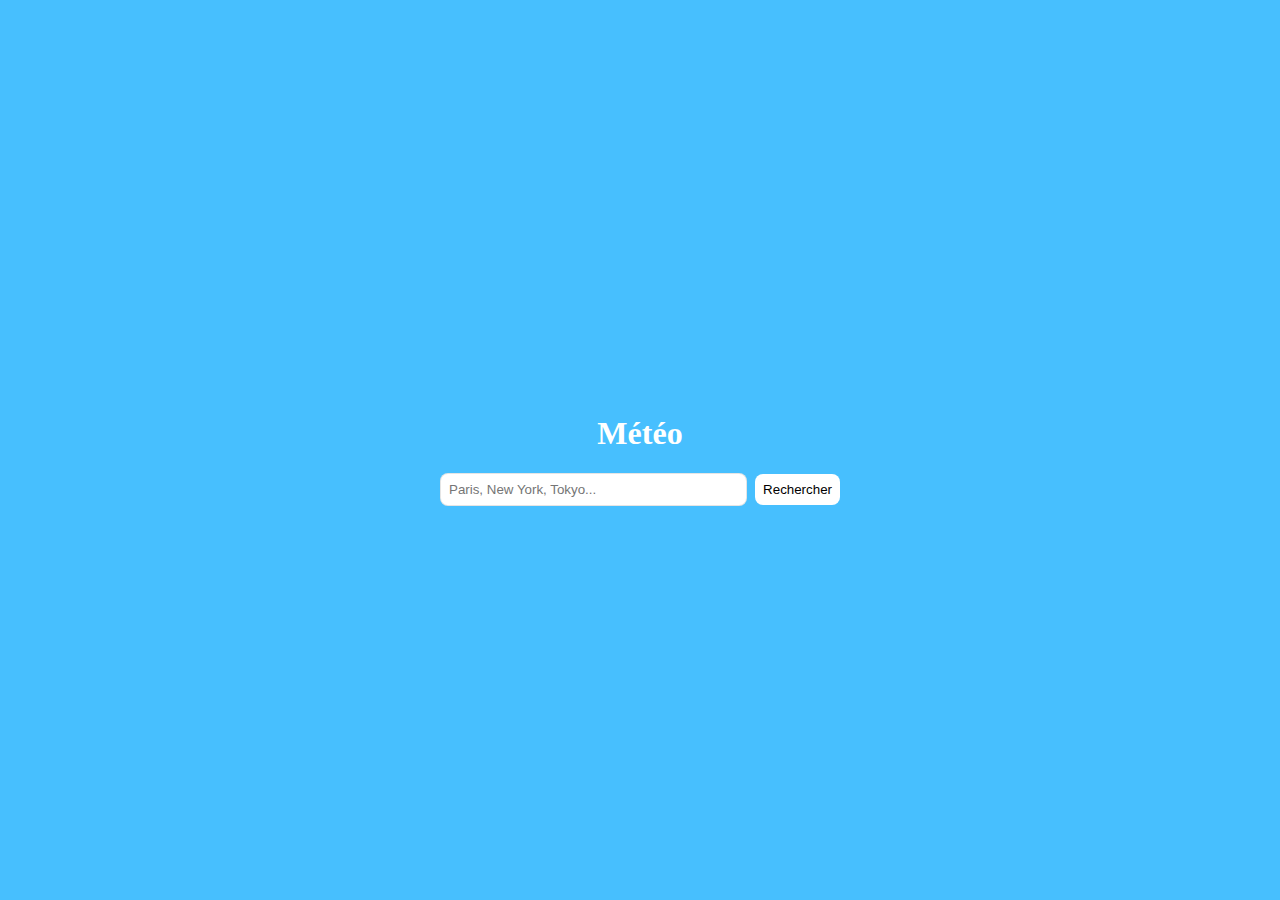
==== index.html @ 387fe855 "add weather" ====
<!DOCTYPE html>
<html lang="en">
<head>
  <meta charset="UTF-8">
  <meta name="viewport" content="width=device-width, initial-scale=1.0">
  <title>Weather App</title>
  <link rel="stylesheet" href="styles.css">
</head>
<body> 
  <main>

    <div class="container">
      <h1>Météo</h1>
      <div class="search">
        <input id="searchInput" type="text" placeholder="Paris, New York, Tokyo...">
        <button id="searchButton">Rechercher</button>
      </div>

      <div class="weather-card hidden">
        <h2 id="city"></h2>
        <div class="weather">
          <img id="icon" src="" width="60">
          <span id="temp"></span>
        </div>
      </div>

    </div>

  </main>

  <script src="main.js"></script>
</body>
</html>
---- styles.css ----
html {
  height: 100%;
  margin: 0;
  padding: 0;
  box-sizing: border-box;
}

body {
  margin: 0;
  height: 100%;
  background-color: #47BFFE;
  color: white;
}

main {
  height: 100%;
  display: flex;
  flex-direction: column;
  justify-content: center;
  align-items: center;
}

.container {
  display: flex;
  flex-direction: column;
  align-items: center;
  width: 100%;
  max-width: 400px;
}

.search {
  width: 100%;
  display: flex;
}

.search input {
  width: 100%;
  margin-right: 0.5rem;
  border-radius: 0.5rem;
  outline: none;
  border: none;
  padding: 0.5rem;
  border: 1px solid rgba(0, 0, 0, 0.1);
}

.hidden {
  display: none !important;
}

.weather-card {
  width: 100%;
  max-width: 200px;
  display: flex;
  flex-direction: column;
  align-items: center;
  margin-top: 4rem;
  padding: 1rem;

  background: rgba(255, 255, 255, 0.3);
  border-radius: 1rem;
  box-shadow: 0 2px 10px rgba(0, 0, 0, 0.1);
}

.weather {
  display: flex;
  align-items: center;
  margin-top: 1rem;
}

.weather > span {
  margin-left: 1rem;
  font-size: 40px;
  font-weight: bold;
}

h2  {
  font-size: 38px;
  margin: 0;
}

button {
  align-self: center;
  cursor: pointer;
  border-radius: 0.5rem;
  border: none;
  outline: none;
  background-color: white;
  padding: 0.5rem;
}
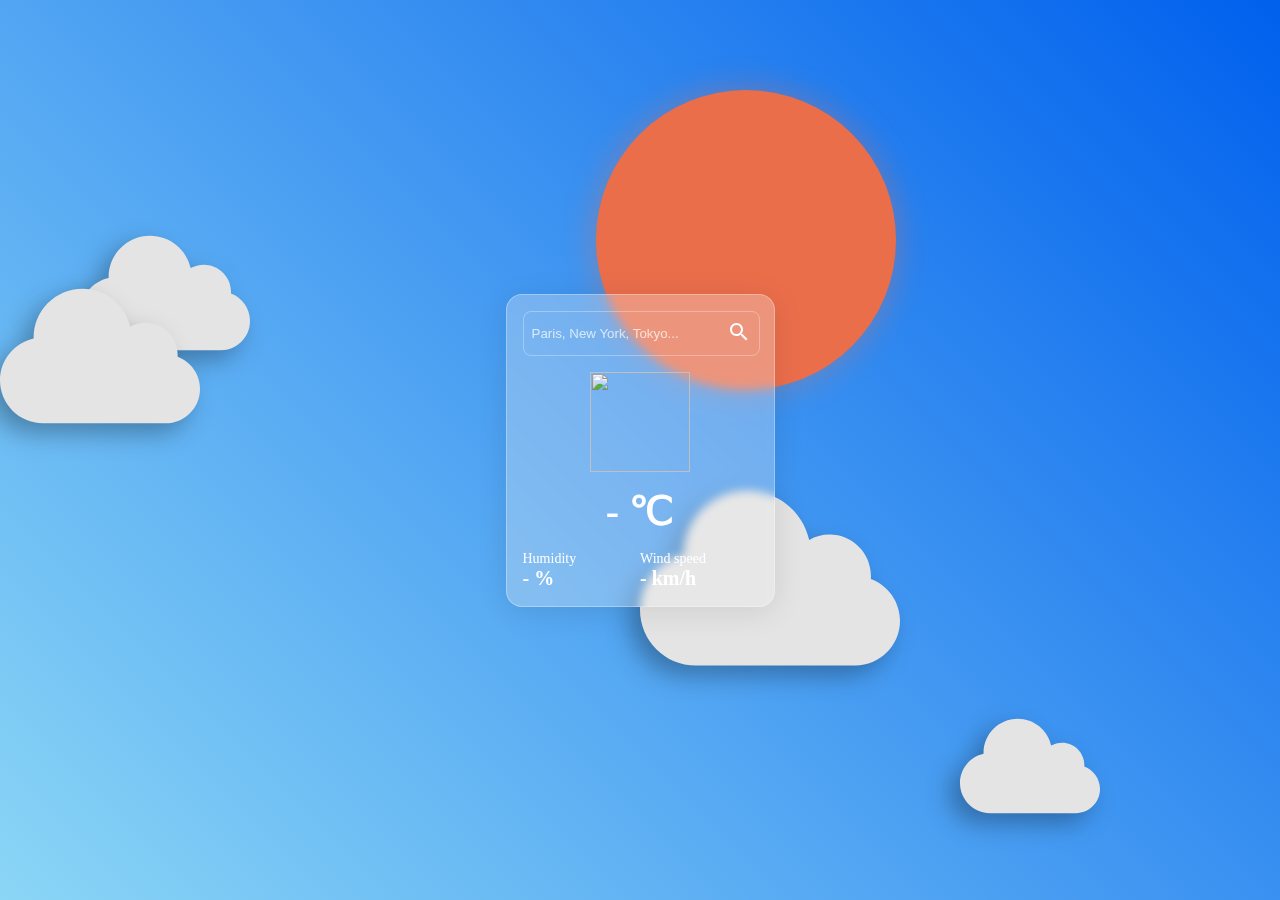
==== commit 26490899: "feat: add animations" ====
--- a/index.html
+++ b/index.html
@@ -5,25 +5,58 @@
   <meta name="viewport" content="width=device-width, initial-scale=1.0">
   <title>Weather App</title>
   <link rel="stylesheet" href="styles.css">
+  <link rel="stylesheet" href="animation.css">
 </head>
-<body> 
+<body>
+  <div class="sun"></div>
+  <img class="cloud c2" src="images/cloud.svg" width="170">
+  <img class="cloud c1" src="images/cloud.svg" width="200">
+  <img class="cloud c3" src="images/cloud.svg" width="140">
+  <img class="cloud c4" src="images/cloud.svg" width="260">
+  <img class="cloud c5" src="images/cloud.svg" width="180">
+
   <main>
 
     <div class="container">
-      <h1>Météo</h1>
-      <div class="search">
-        <input id="searchInput" type="text" placeholder="Paris, New York, Tokyo...">
-        <button id="searchButton">Rechercher</button>
+      <div class="card">
+
+        <form class="search">
+          <input id="searchInput" type="text" placeholder="Paris, New York, Tokyo...">
+          <button type="submit"><img src="images/search.svg" alt="Search icon" width="24"></button>
+        </form>
+        
+        <div class="weather">
+
+          <img id="icon" src="https://openweathermap.org/img/wn/02d@4x.png" width="100">
+
+          <div class="temp">
+            <span class="temp-value">-</span>
+            <span>℃</span>
+          </div>
+
+          <div class="stats">
+
+            <div>
+              <h2>Humidity</h2>
+              <div class="humidity">
+                <span class="humidity-value">-</span>
+                <span>%</span>
+              </div>
+            </div>
+
+            <div>
+              <h2>Wind speed</h2>
+              <div class="wind">
+                <span class="wind-value">-</span>
+                <span>km/h</span>
+              </div>
+            </div>
+            
+          </div>
+
+        </div>
+
       </div>
-
-      <div class="weather-card hidden">
-        <h2 id="city"></h2>
-        <div class="weather">
-          <img id="icon" src="" width="60">
-          <span id="temp"></span>
-        </div>
-      </div>
-
     </div>
 
   </main>
--- a/styles.css
+++ b/styles.css
@@ -8,8 +8,9 @@
 body {
   margin: 0;
   height: 100%;
-  background-color: #47BFFE;
+  background: linear-gradient(45deg, #8BD6F6 0%, #0060ED 100%);
   color: white;
+  overflow: hidden;
 }
 
 main {
@@ -18,6 +19,12 @@
   flex-direction: column;
   justify-content: center;
   align-items: center;
+}
+
+h2 {
+  font-size: 14px;
+  font-weight: 400;
+  margin: 0;
 }
 
 .container {
@@ -31,59 +38,76 @@
 .search {
   width: 100%;
   display: flex;
+  border: 1px solid rgba(255, 255, 255, 0.3);
+  border-radius: 0.5rem;
 }
 
 .search input {
   width: 100%;
-  margin-right: 0.5rem;
-  border-radius: 0.5rem;
   outline: none;
   border: none;
   padding: 0.5rem;
-  border: 1px solid rgba(0, 0, 0, 0.1);
+  background-color: transparent;
+  color: white;
 }
 
-.hidden {
-  display: none !important;
+.search input::placeholder {
+  color: white;
+  opacity: 0.7;
 }
 
-.weather-card {
-  width: 100%;
-  max-width: 200px;
+.search button {
+  align-self: center;
+  cursor: pointer;
+  border-radius: 0.5rem;
+  background-color: transparent;
+  border: none;
+  outline: none;
+  padding: 0.5rem;
+}
+
+.card {
+  padding: 1rem;
+  background: rgba(240, 240, 240, 0.3);
+  border-radius: 16px;
+  box-shadow: 0 4px 30px rgba(0, 0, 0, 0.1);
+  backdrop-filter: blur(5px);
+  -webkit-backdrop-filter: blur(5px);
+  border: 1px solid rgba(255, 255, 255, 0.3);
+}
+
+.weather {
+  margin-top: 1rem;
   display: flex;
   flex-direction: column;
   align-items: center;
-  margin-top: 4rem;
-  padding: 1rem;
-
-  background: rgba(255, 255, 255, 0.3);
-  border-radius: 1rem;
-  box-shadow: 0 2px 10px rgba(0, 0, 0, 0.1);
 }
 
-.weather {
-  display: flex;
-  align-items: center;
+.weather .temp {
+  font-size: 40px;
+  font-weight: bold;
   margin-top: 1rem;
+  margin-bottom: 1rem;
 }
 
-.weather > span {
-  margin-left: 1rem;
-  font-size: 40px;
-  font-weight: bold;
+.weather .stats {
+  display: flex;
+  justify-content: center;
+  align-items: center;
 }
 
-h2  {
-  font-size: 38px;
-  margin: 0;
+.weather .stats,
+.weather .stats > div {
+  width: 100%;
 }
 
-button {
-  align-self: center;
-  cursor: pointer;
-  border-radius: 0.5rem;
-  border: none;
-  outline: none;
-  background-color: white;
-  padding: 0.5rem;
-}+.weather .stats .wind,
+.weather .stats .humidity {
+  font-size: 20px;
+  font-weight: 600;
+}
+
+.weather #icon {
+  width: 100px;
+  height: 100px;
+}
--- a/animation.css
+++ b/animation.css
@@ -0,0 +1,67 @@
+.cloud {
+  position: absolute;
+  filter: drop-shadow(-10px 10px 12px rgba(0, 0, 0, 0.3));
+}
+
+.c1 {
+  top: 16rem;
+  left: 0;
+  animation: 50s cloud linear infinite;
+}
+
+.c2 {
+  top: 13rem;
+  left: 5rem;
+  animation: 50s cloud linear infinite;
+}
+
+.c3 {
+  bottom: 4rem;
+  left: 75vw;
+  animation: 80s cloud linear infinite;
+}
+
+.c4 {
+  bottom: 12rem;
+  left: 50vw;
+  animation: 400s cloud linear infinite;
+}
+
+.c5 {
+  top: 2rem;
+  left: 110vw;
+  animation: 110s cloud linear infinite;
+}
+
+.sun {
+  position: absolute;
+  top: 10%;
+  right: 30%;
+  width: 300px;
+  height: 300px;
+  border-radius: 999rem;
+  background-color: #EB6E4B;
+  filter: drop-shadow(0px 0px 16px rgba(235, 110, 75, 0.4));
+  animation: 25s sun ease-in-out infinite;
+}
+
+@keyframes cloud {
+  0% {
+    transform: translateX(-20vw);
+  }
+  100% {
+    transform: translateX(110vw);
+  }
+}
+
+@keyframes sun {
+  0% {
+    transform: translate(0px, 0px);
+  }
+  50% {
+    transform: translate(30px, 15px);
+  }
+  100% {
+    transform: translate(0px, 0px);
+  }
+}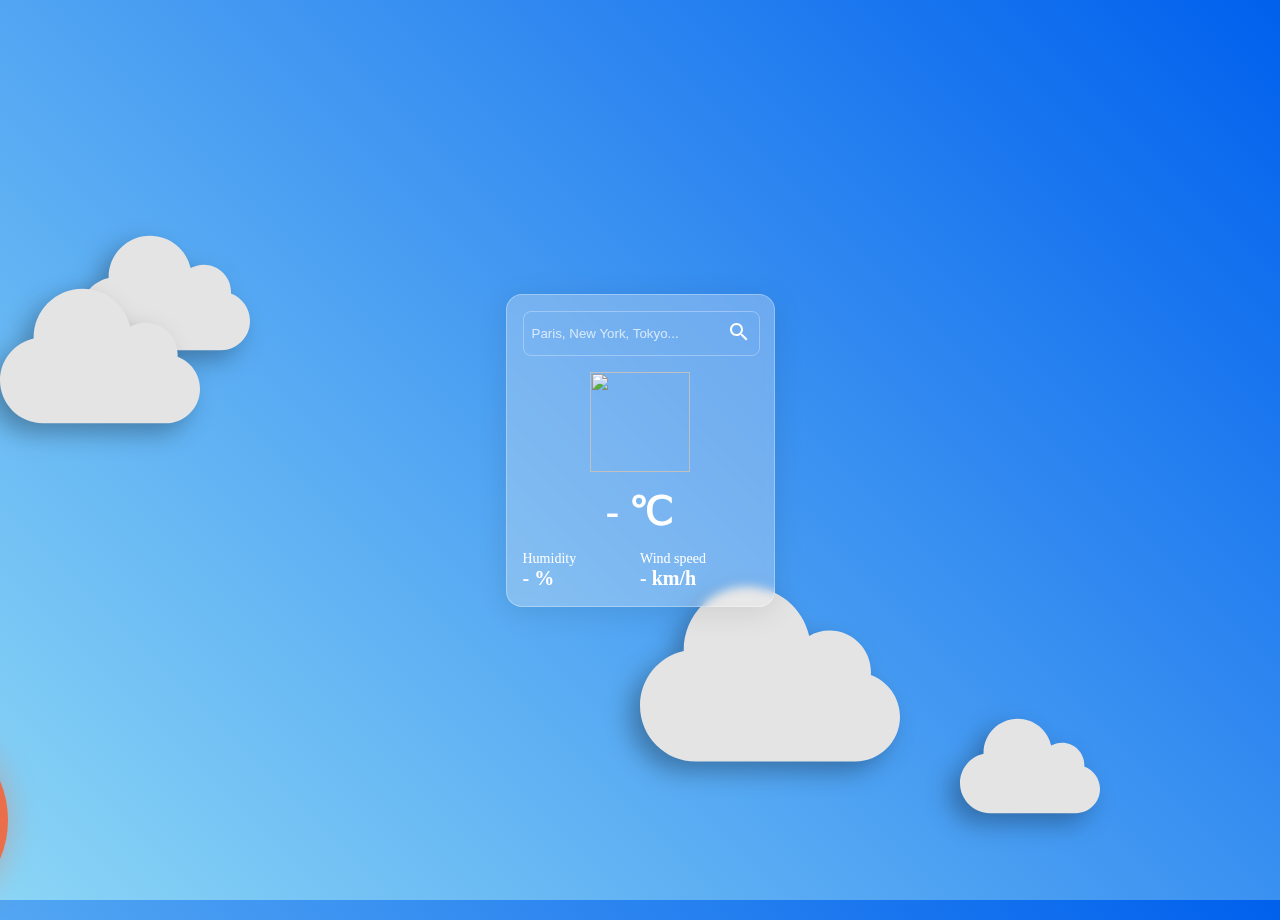
==== commit cfc41db3: "feat: add semicircle sun animation" ====
--- a/index.html
+++ b/index.html
@@ -1,5 +1,5 @@
 <!DOCTYPE html>
-<html lang="en">
+<html lang="fr">
 <head>
   <meta charset="UTF-8">
   <meta name="viewport" content="width=device-width, initial-scale=1.0">
@@ -8,7 +8,10 @@
   <link rel="stylesheet" href="animation.css">
 </head>
 <body>
-  <div class="sun"></div>
+  <div class="sun-wrapper">
+    <div class="sun"></div>
+  </div>
+  
   <img class="cloud c2" src="images/cloud.svg" width="170">
   <img class="cloud c1" src="images/cloud.svg" width="200">
   <img class="cloud c3" src="images/cloud.svg" width="140">
--- a/animation.css
+++ b/animation.css
@@ -22,7 +22,7 @@
 }
 
 .c4 {
-  bottom: 12rem;
+  bottom: 6rem;
   left: 50vw;
   animation: 400s cloud linear infinite;
 }
@@ -33,16 +33,21 @@
   animation: 110s cloud linear infinite;
 }
 
+.sun-wrapper {
+  position: absolute;
+  width: 90%;
+  top: 55%;
+  left: -45%;
+  animation: 10s rotate linear infinite;
+  transform-origin: bottom right;
+}
+
 .sun {
-  position: absolute;
-  top: 10%;
-  right: 30%;
-  width: 300px;
-  height: 300px;
+  width: 200px;
+  height: 200px;
   border-radius: 999rem;
   background-color: #EB6E4B;
   filter: drop-shadow(0px 0px 16px rgba(235, 110, 75, 0.4));
-  animation: 25s sun ease-in-out infinite;
 }
 
 @keyframes cloud {
@@ -54,14 +59,43 @@
   }
 }
 
-@keyframes sun {
+@keyframes rotate {
   0% {
-    transform: translate(0px, 0px);
-  }
-  50% {
-    transform: translate(30px, 15px);
+    transform: rotate(0deg);
   }
   100% {
-    transform: translate(0px, 0px);
+    transform: rotate(180deg);
   }
-}+}
+
+@media (min-width: 768px) {
+  .sun-wrapper {
+    width: 75%;
+    top: 60%;
+    left: -25%;
+  }
+}
+
+@media (min-width: 1024px) {
+  .sun-wrapper {
+    width: 70%;
+    top: 70%;
+    left: -20%;
+  }
+}
+
+@media (min-width: 1280px) {
+  .sun-wrapper {
+    width: 65%;
+    top: 80%;
+    left: -15%;
+  }
+}
+
+@media (min-width: 1536px) {
+  .sun-wrapper {
+    width: 60%;
+    top: 100%;
+    left: -10%;
+  }
+}
